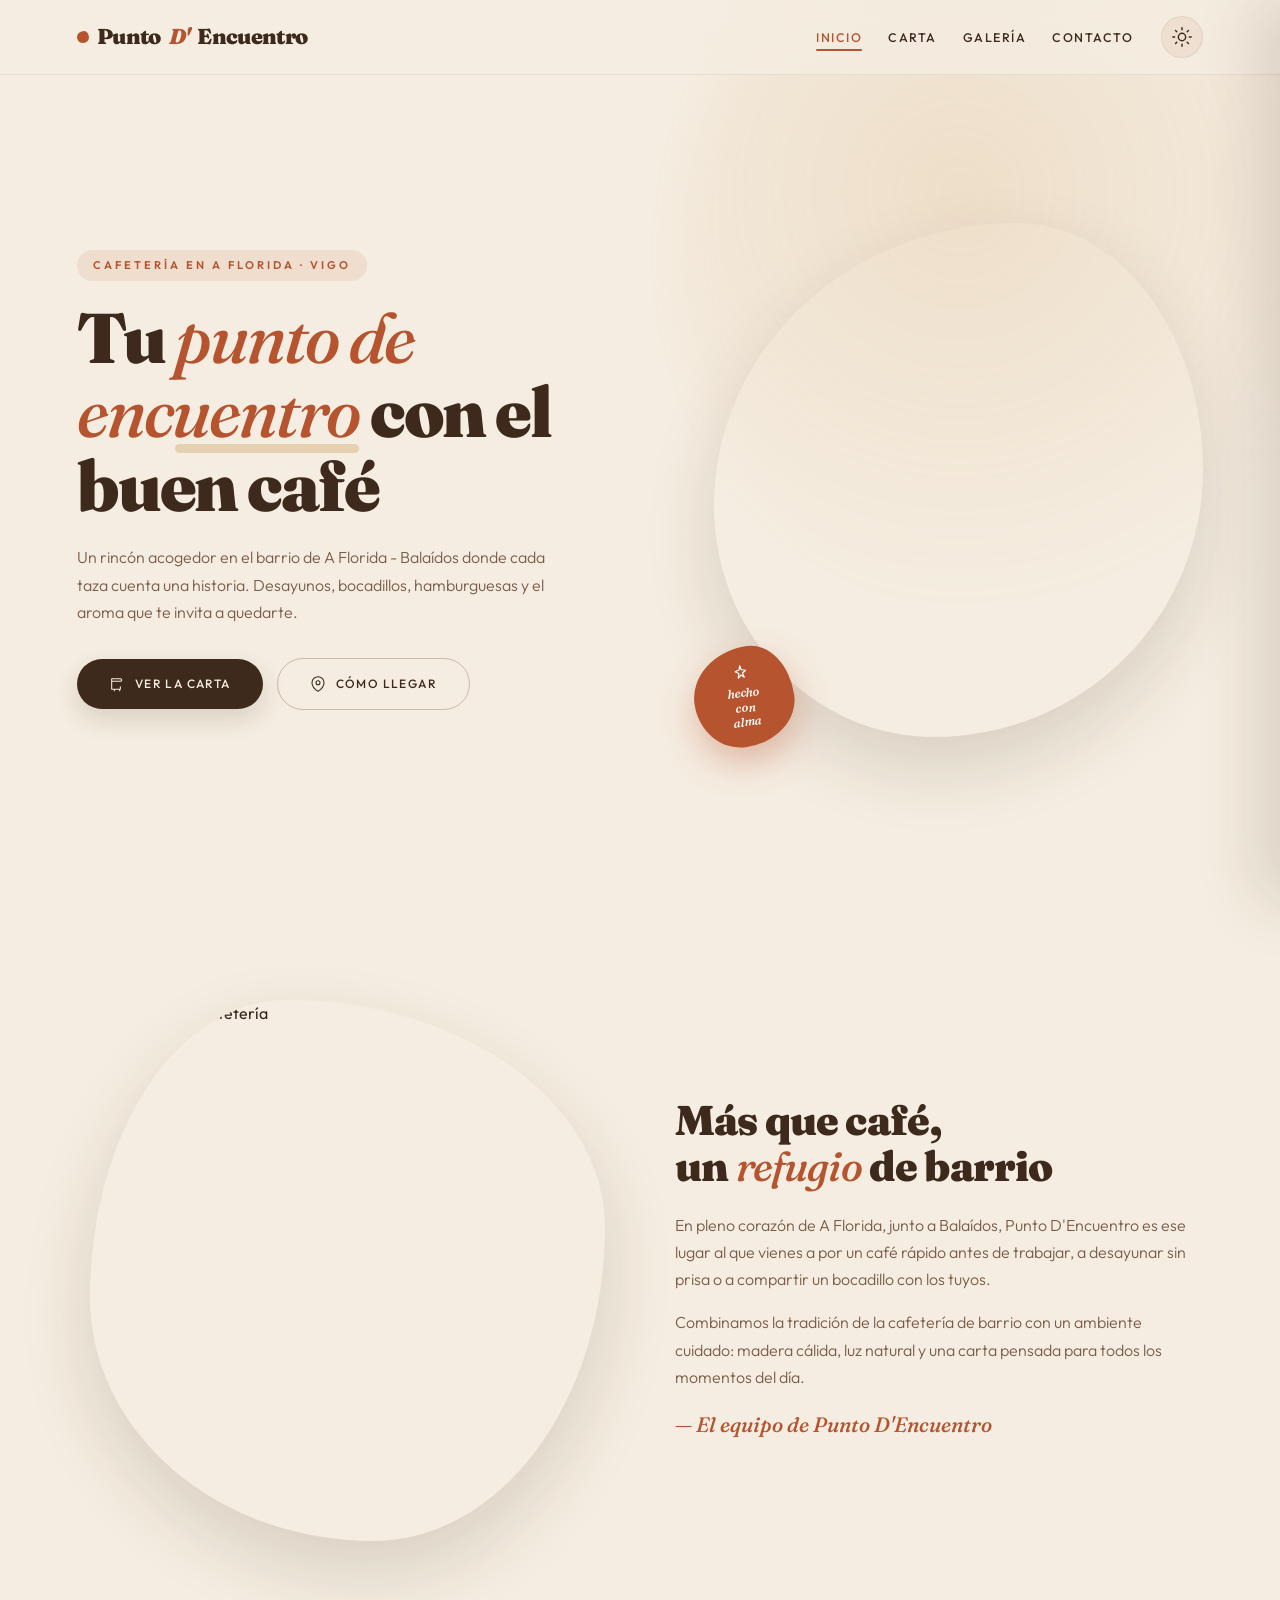
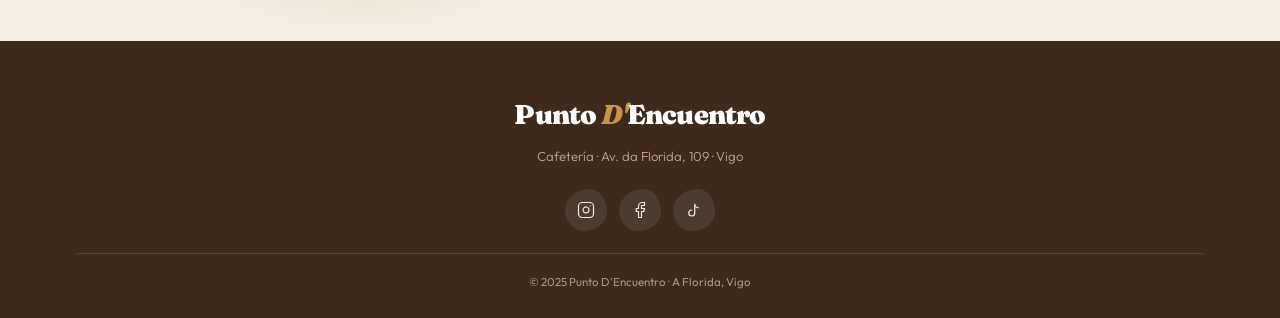
==== cafeteria-pagina/index.html @ c4edf704 "Add files via upload" ====
<!DOCTYPE html>
<html lang="es" data-theme="light">
<head>
<meta charset="UTF-8">
<meta name="viewport" content="width=device-width, initial-scale=1.0">
<title>Punto D Encuentro — Cafetería en A Florida, Vigo</title>
<link href="https://fonts.googleapis.com/css2?family=Fraunces:ital,opsz,wght@0,9..144,400;0,9..144,600;0,9..144,900;1,9..144,500&family=Outfit:wght@300;400;500;600&display=swap" rel="stylesheet">
<link rel="stylesheet" href="assets/style.css">
</head>
<body>

  <!-- NAVBAR -->
  <header>
    <a href="index.html" class="logo">Punto <span>D'</span>Encuentro</a>

    <div class="nav-desktop">
      <ul>
        <li><a href="index.html" class="activo">Inicio</a></li>
        <li><a href="carta.html">Carta</a></li>
        <li><a href="galeria.html">Galería</a></li>
        <li><a href="contacto.html">Contacto</a></li>
      </ul>
      <button class="theme-toggle" id="themeToggle" aria-label="Cambiar tema">
        <svg class="ico-svg icon-sol" viewBox="0 0 24 24"><circle cx="12" cy="12" r="4"/><path d="M12 2v2M12 20v2M4.93 4.93l1.41 1.41M17.66 17.66l1.41 1.41M2 12h2M20 12h2M6.34 17.66l-1.41 1.41M19.07 4.93l-1.41 1.41"/></svg>
        <svg class="ico-svg icon-luna" viewBox="0 0 24 24"><path d="M21 12.79A9 9 0 1 1 11.21 3 7 7 0 0 0 21 12.79z"/></svg>
      </button>
    </div>

    <button class="hamburguesa" id="btnHamburguesa" aria-label="Abrir menú">
      <svg class="ico-svg" viewBox="0 0 24 24"><path d="M3 6h18M3 12h18M3 18h18"/></svg>
    </button>
  </header>

  <!-- MENÚ MÓVIL -->
  <div class="overlay-menu" id="overlayMenu"></div>
  <nav class="menu-movil" id="menuMovil">
    <button class="cierre" id="btnCerrarMenu" aria-label="Cerrar menú">
      <svg class="ico-svg" viewBox="0 0 24 24"><path d="M18 6L6 18M6 6l12 12"/></svg>
    </button>
    <ul>
      <li><a href="index.html" class="activo">Inicio</a></li>
      <li><a href="carta.html">Carta</a></li>
      <li><a href="galeria.html">Galería</a></li>
      <li><a href="contacto.html">Contacto</a></li>
    </ul>
    <button class="theme-toggle" id="themeToggleMovil" aria-label="Cambiar tema" style="margin-top:24px;width:100%;border-radius:12px;gap:10px;font-family:'Outfit',sans-serif;font-size:.85rem;letter-spacing:1px;">
      <svg class="ico-svg icon-sol" viewBox="0 0 24 24"><circle cx="12" cy="12" r="4"/><path d="M12 2v2M12 20v2M4.93 4.93l1.41 1.41M17.66 17.66l1.41 1.41M2 12h2M20 12h2M6.34 17.66l-1.41 1.41M19.07 4.93l-1.41 1.41"/></svg>
      <svg class="ico-svg icon-luna" viewBox="0 0 24 24"><path d="M21 12.79A9 9 0 1 1 11.21 3 7 7 0 0 0 21 12.79z"/></svg>
      <span>Modo claro/oscuro</span>
    </button>
  </nav>

  <!-- HERO -->
  <section class="hero">
    <div class="hero-text">
      <span class="hero-tag">Cafetería en A Florida · Vigo</span>
      <h1>Tu <em>punto de encuentro</em> con el buen café</h1>
      <p>Un rincón acogedor en el barrio de A Florida - Balaídos donde cada taza cuenta una historia. Desayunos, bocadillos, hamburguesas y el aroma que te invita a quedarte.</p>
      <div class="hero-cta">
        <a href="carta.html" class="btn">
          <svg class="ico-svg" viewBox="0 0 24 24"><path d="M4 4h13a2 2 0 0 1 2 2v0a2 2 0 0 1-2 2H4zM4 4v15a1 1 0 0 0 1 1h11a1 1 0 0 0 1-1v-3M8 20v2M16 20v2"/></svg>
          Ver la carta
        </a>
        <a href="contacto.html" class="btn btn-ghost">
          <svg class="ico-svg" viewBox="0 0 24 24"><path d="M21 10c0 7-9 13-9 13s-9-6-9-13a9 9 0 0 1 18 0z"/><circle cx="12" cy="10" r="3"/></svg>
          Cómo llegar
        </a>
      </div>
    </div>
    <div class="hero-img">
      <img class="foto" src="https://images.unsplash.com/photo-1442512595331-e89e73853f31?q=80&w=1000&auto=format&fit=crop" alt="Café artesanal">
      <div class="sello">
        <svg class="ico-svg" viewBox="0 0 24 24"><path d="M12 2l1.5 5.5L19 9l-4.5 3 1.5 6-4-3.5L8 18l1.5-6L5 9l5.5-1.5z"/></svg>
        hecho<br>con<br>alma
      </div>
    </div>
  </section>

  <!-- NOSOTROS -->
  <section>
    <div class="about">
      <div class="about-img">
        <img src="https://images.unsplash.com/photo-1554118811-1e0d58224f24?q=80&w=1000&auto=format&fit=crop" alt="Interior de la cafetería">
      </div>
      <div class="about-text">
        <h2>Más que café,<br>un <em>refugio</em> de barrio</h2>
        <p>En pleno corazón de A Florida, junto a Balaídos, Punto D'Encuentro es ese lugar al que vienes a por un café rápido antes de trabajar, a desayunar sin prisa o a compartir un bocadillo con los tuyos.</p>
        <p>Combinamos la tradición de la cafetería de barrio con un ambiente cuidado: madera cálida, luz natural y una carta pensada para todos los momentos del día.</p>
        <div class="firma">— El equipo de Punto D'Encuentro</div>
      </div>
    </div>
  </section>

  <!-- FOOTER -->
  <footer>
    <div class="logo-f">Punto <span>D'</span>Encuentro</div>
    <p>Cafetería · Av. da Florida, 109 · Vigo</p>
    <div class="social">
      <a href="#" aria-label="Instagram"><svg class="ico-svg" viewBox="0 0 24 24"><rect x="2" y="2" width="20" height="20" rx="5" ry="5"/><path d="M16 11.37A4 4 0 1 1 12.63 8 4 4 0 0 1 16 11.37z"/><line x1="17.5" y1="6.5" x2="17.51" y2="6.5"/></svg></a>
      <a href="#" aria-label="Facebook"><svg class="ico-svg" viewBox="0 0 24 24"><path d="M18 2h-3a5 5 0 0 0-5 5v3H7v4h3v8h4v-8h3l1-4h-4V7a1 1 0 0 1 1-1h3z"/></svg></a>
      <a href="#" aria-label="TikTok"><svg class="ico-svg" viewBox="0 0 24 24"><path d="M9 12a4 4 0 1 0 4 4V4a5 5 0 0 0 5 5"/></svg></a>
    </div>
    <div class="copy">© 2025 Punto D'Encuentro · A Florida, Vigo</div>
  </footer>

  <script src="assets/script.js"></script>
  <script>
    // Activar el botón de tema del menú móvil también
    document.getElementById('themeToggleMovil')?.addEventListener('click', () => {
      const html = document.documentElement;
      const next = html.getAttribute('data-theme') === 'dark' ? 'light' : 'dark';
      html.setAttribute('data-theme', next);
      localStorage.setItem('punto-encuentro-theme', next);
    });
  </script>
</body>
</html>
---- cafeteria-pagina/assets/style.css ----
/* ============================================================ */
/* ====================  VARIABLES / TEMAS  =================== */
/* ============================================================ */
:root, [data-theme="light"]{
  --crema: #f5ede1;
  --crema-2: #efe3d3;
  --marron: #3d2a1d;
  --marron-claro: #7a5c48;
  --dorado: #c8934e;
  --terracota: #b5542f;
  --verde: #5f7355;
  --texto: #34251a;
  --fondo: #f5ede1;
  --fondo-alt: #efe3d3;
  --papel: #fdf8f1;
  --navbar-bg: rgba(245,237,225,.85);
  --sombra: rgba(61,42,29,.15);
  --borde-suave: rgba(61,42,29,.08);
  --icono-fondo: #efe3d3;
  --icono-color: #b5542f;
  --overlay: rgba(61,42,29,.45);
}
[data-theme="dark"]{
  --crema: #2a221d;
  --crema-2: #332a24;
  --marron: #f0e6d8;
  --marron-claro: #c4a98f;
  --dorado: #d9b07a;
  --terracota: #e08560;
  --verde: #93a888;
  --texto: #ece2d5;
  --fondo: #2a221d;
  --fondo-alt: #332a24;
  --papel: #362c26;
  --navbar-bg: rgba(42,34,29,.85);
  --sombra: rgba(0,0,0,.35);
  --borde-suave: rgba(217,176,122,.15);
  --icono-fondo: #3f342c;
  --icono-color: #e08560;
  --overlay: rgba(0,0,0,.6);
}

*{ margin:0; padding:0; box-sizing:border-box; }
html{ scroll-behavior:smooth; }
body{
  font-family:'Outfit', sans-serif;
  background:var(--fondo);
  color:var(--texto);
  line-height:1.7;
  overflow-x:hidden;
  transition:background .4s, color .4s;
}
h1,h2,h3{ font-family:'Fraunces', serif; font-weight:900; letter-spacing:-.02em; }
img{ max-width:100%; display:block; }
a{ color:inherit; }

.ico-svg{
  width:22px; height:22px;
  stroke:currentColor;
  stroke-width:1.6;
  fill:none;
  stroke-linecap:round;
  stroke-linejoin:round;
  display:block;
  flex-shrink:0;
}

/* ============================================================ */
/* ====================  NAVBAR (PC + MÓVIL)  ================= */
/* ============================================================ */
header{
  position:fixed; top:0; left:0; width:100%;
  display:flex; justify-content:space-between; align-items:center;
  padding:16px 6%;
  background:var(--navbar-bg);
  backdrop-filter:blur(14px);
  -webkit-backdrop-filter:blur(14px);
  z-index:1000;
  transition:.4s;
  border-bottom:1px solid var(--borde-suave);
}
.logo{
  font-family:'Fraunces', serif;
  font-weight:900;
  font-size:1.35rem;
  color:var(--marron);
  letter-spacing:-.03em;
  display:flex; align-items:center; gap:8px;
  text-decoration:none;
  white-space:nowrap;
}
.logo::before{
  content:'';
  width:12px; height:12px;
  background:var(--terracota);
  border-radius:60% 40% 55% 45% / 50% 55% 45% 50%;
  display:inline-block;
  flex-shrink:0;
}
.logo span{ color:var(--terracota); font-style:italic; }

/* Nav escritorio */
.nav-desktop{
  display:flex; align-items:center; gap:28px;
}
.nav-desktop ul{
  display:flex; gap:26px; list-style:none; align-items:center;
}
.nav-desktop a{
  text-decoration:none; color:var(--marron);
  font-size:.78rem; font-weight:500; letter-spacing:1.5px;
  text-transform:uppercase;
  position:relative;
  padding-bottom:4px;
  transition:.3s;
  white-space:nowrap;
}
.nav-desktop a::after{
  content:''; position:absolute; bottom:-2px; left:0;
  width:0; height:2px; background:var(--terracota);
  transition:.3s; border-radius:2px;
}
.nav-desktop a:hover::after,
.nav-desktop a.activo::after{ width:100%; }
.nav-desktop a:hover,
.nav-desktop a.activo{ color:var(--terracota); }

/* Botón tema */
.theme-toggle{
  width:42px; height:42px;
  display:flex; align-items:center; justify-content:center;
  background:rgba(181,84,47,.08);
  border:1.5px solid var(--borde-suave);
  border-radius:50%;
  cursor:pointer;
  transition:.3s;
  color:var(--marron);
  flex-shrink:0;
}
.theme-toggle:hover{
  background:var(--terracota); color:#fff;
  transform:rotate(15deg) scale(1.05);
  border-color:var(--terracota);
}
[data-theme="light"] .icon-luna{ display:none; }
[data-theme="dark"]  .icon-sol{ display:none; }

/* Botón hamburguesa (solo móvil) */
.hamburguesa{
  display:none;
  width:44px; height:44px;
  background:transparent;
  border:1.5px solid var(--borde-suave);
  border-radius:12px;
  cursor:pointer;
  align-items:center; justify-content:center;
  color:var(--marron);
  flex-shrink:0;
}
.hamburguesa .ico-svg{ width:24px; height:24px; }

/* Menú móvil desplegable */
.menu-movil{
  position:fixed;
  top:0; right:0;
  width:min(320px, 85vw);
  height:100vh;
  background:var(--fondo);
  box-shadow:-20px 0 60px var(--sombra);
  z-index:1100;
  padding:90px 32px 40px;
  transform:translateX(100%);
  transition:transform .35s ease;
  display:flex; flex-direction:column;
  overflow-y:auto;
}
.menu-movil.abierto{ transform:translateX(0); }
.menu-movil ul{ list-style:none; display:flex; flex-direction:column; gap:6px; }
.menu-movil a{
  display:block;
  padding:14px 0;
  text-decoration:none;
  color:var(--marron);
  font-family:'Fraunces', serif;
  font-size:1.25rem;
  font-weight:600;
  border-bottom:1px solid var(--borde-suave);
  transition:.3s;
}
.menu-movil a:hover,
.menu-movil a.activo{ color:var(--terracota); padding-left:8px; }

.menu-movil .cierre{
  position:absolute;
  top:20px; right:20px;
  width:42px; height:42px;
  border-radius:50%;
  background:var(--icono-fondo);
  border:none;
  color:var(--marron);
  cursor:pointer;
  display:flex; align-items:center; justify-content:center;
}
.menu-movil .cierre:hover{ background:var(--terracota); color:#fff; }

.overlay-menu{
  position:fixed; inset:0;
  background:var(--overlay);
  z-index:1050;
  opacity:0; visibility:hidden;
  transition:.35s;
}
.overlay-menu.visible{ opacity:1; visibility:visible; }

/* ============================================================ */
/* ====================  HERO  ================================ */
/* ============================================================ */
.hero{
  min-height:100vh;
  display:grid;
  grid-template-columns:1.1fr .9fr;
  align-items:center;
  gap:40px;
  padding:130px 6% 70px;
  position:relative;
  overflow:hidden;
}
.hero::before{
  content:''; position:absolute;
  top:-10%; right:-8%;
  width:55vw; height:55vw;
  max-width:750px; max-height:750px;
  background:radial-gradient(circle at 40% 40%, var(--dorado), transparent 70%);
  opacity:.16;
  border-radius:40% 60% 55% 45% / 50% 45% 55% 50%;
  filter:blur(20px);
  z-index:0;
}
.hero-text{ position:relative; z-index:2; }
.hero-tag{
  display:inline-block;
  font-size:.7rem; letter-spacing:3px; text-transform:uppercase;
  color:var(--terracota); font-weight:600;
  margin-bottom:20px; padding:6px 16px;
  background:rgba(181,84,47,.1);
  border-radius:40px;
}
.hero h1{
  font-size:clamp(2.4rem, 6vw, 4.4rem);
  line-height:1.05;
  color:var(--marron);
  margin-bottom:22px;
  letter-spacing:-.03em;
}
.hero h1 em{ color:var(--terracota); font-style:italic; font-weight:500; position:relative; }
.hero h1 em::after{
  content:''; position:absolute;
  left:0; bottom:2px; width:100%; height:9px;
  background:rgba(200,147,78,.32);
  border-radius:20px; z-index:-1;
}
.hero p{
  font-size:1rem; font-weight:300;
  max-width:480px; margin-bottom:32px;
  color:var(--marron-claro);
}
.hero-cta{ display:flex; gap:14px; flex-wrap:wrap; align-items:center; }

.btn{
  display:inline-flex; align-items:center; gap:10px;
  padding:15px 32px;
  background:var(--marron);
  color:var(--fondo);
  text-decoration:none;
  font-weight:500; letter-spacing:1.4px;
  text-transform:uppercase; font-size:.75rem;
  border-radius:40px;
  transition:.35s;
  box-shadow:0 10px 25px var(--sombra);
  border:none; cursor:pointer;
  font-family:'Outfit', sans-serif;
}
.btn:hover{
  background:var(--terracota); color:#fff;
  transform:translateY(-3px);
  box-shadow:0 14px 30px rgba(181,84,47,.35);
}
.btn .ico-svg{ width:16px; height:16px; }
.btn-ghost{
  background:transparent; color:var(--marron);
  border:1.5px solid rgba(122,92,72,.35);
  box-shadow:none;
}
.btn-ghost:hover{
  background:transparent;
  border-color:var(--terracota);
  color:var(--terracota);
  transform:translateY(-3px);
  box-shadow:none;
}

.hero-img{ position:relative; z-index:2; }
.hero-img .foto{
  width:100%;
  aspect-ratio:1/1.05;
  object-fit:cover;
  border-radius:62% 38% 55% 45% / 55% 48% 52% 45%;
  box-shadow:0 30px 70px var(--sombra);
  transition:border-radius .8s;
}
.hero-img .sello{
  position:absolute;
  bottom:-10px; left:-20px;
  width:100px; height:100px;
  background:var(--terracota); color:#fff;
  border-radius:60% 40% 55% 45% / 50% 55% 45% 50%;
  display:flex; flex-direction:column; align-items:center; justify-content:center;
  text-align:center;
  font-family:'Fraunces', serif; font-style:italic;
  font-size:.78rem; font-weight:500; line-height:1.15;
  transform:rotate(-8deg);
  box-shadow:0 15px 35px rgba(181,84,47,.35);
  padding:10px;
}
.hero-img .sello .ico-svg{ width:18px; height:18px; margin-bottom:4px; }

/* ============================================================ */
/* ====================  SECCIONES  =========================== */
/* ============================================================ */
section{ padding:100px 6%; position:relative; }
.section-title{ text-align:center; margin-bottom:60px; }
.section-title .kicker{
  font-size:.7rem; letter-spacing:3px; text-transform:uppercase;
  color:var(--terracota); font-weight:600; margin-bottom:12px;
}
.section-title h2{
  font-size:clamp(1.9rem, 4.5vw, 3rem);
  color:var(--marron);
  margin-bottom:12px;
  line-height:1.1;
}
.section-title h2 em{ color:var(--terracota); font-style:italic; font-weight:500; }
.section-title p{
  color:var(--marron-claro); font-weight:300; font-size:.95rem;
}
.divider{
  width:50px; height:3px;
  background:var(--dorado);
  margin:18px auto 0;
  border-radius:20px;
  transform:rotate(-2deg);
}

/* Nosotros */
.about{
  display:grid;
  grid-template-columns:1fr 1fr;
  gap:70px;
  align-items:center;
  max-width:1100px;
  margin:0 auto;
}
.about-img img{
  width:100%;
  aspect-ratio:4/4.2;
  object-fit:cover;
  border-radius:38% 62% 45% 55% / 55% 42% 58% 45%;
  box-shadow:0 30px 70px var(--sombra);
}
.about-text h2{
  font-size:clamp(1.8rem, 3.5vw, 2.6rem);
  color:var(--marron);
  margin-bottom:22px;
  line-height:1.1;
}
.about-text h2 em{ color:var(--terracota); font-style:italic; font-weight:500; }
.about-text p{ color:var(--marron-claro); margin-bottom:16px; font-weight:300; }
.about-text .firma{
  font-family:'Fraunces', serif; font-style:italic;
  color:var(--terracota); font-size:1.3rem;
  margin-top:12px; font-weight:500;
}

/* ============================================================ */
/* ====================  CARTA + BUSCADOR  ==================== */
/* ============================================================ */
.carta{ background:var(--fondo-alt); }

.buscador{
  max-width:520px;
  margin:0 auto 40px;
  position:relative;
}
.buscador input{
  width:100%;
  padding:16px 20px 16px 52px;
  border:1.5px solid var(--borde-suave);
  border-radius:40px;
  background:var(--papel);
  color:var(--texto);
  font-family:'Outfit', sans-serif;
  font-size:.95rem;
  outline:none;
  transition:.3s;
}
.buscador input:focus{
  border-color:var(--dorado);
  box-shadow:0 0 0 4px rgba(200,147,78,.15);
}
.buscador input::placeholder{ color:var(--marron-claro); opacity:.8; }
.buscador .ico-buscar{
  position:absolute;
  left:20px; top:50%;
  transform:translateY(-50%);
  color:var(--marron-claro);
  pointer-events:none;
}
.buscador .ico-buscar .ico-svg{ width:20px; height:20px; }
.buscador .limpiar{
  position:absolute;
  right:14px; top:50%;
  transform:translateY(-50%);
  width:30px; height:30px;
  border-radius:50%;
  border:none;
  background:var(--icono-fondo);
  color:var(--marron-claro);
  cursor:pointer;
  display:none;
  align-items:center; justify-content:center;
}
.buscador .limpiar.visible{ display:flex; }
.buscador .limpiar:hover{ background:var(--terracota); color:#fff; }

.sin-resultados{
  text-align:center;
  padding:40px 20px;
  color:var(--marron-claro);
  font-style:italic;
  font-family:'Fraunces', serif;
  display:none;
}
.sin-resultados.visible{ display:block; }

.carta-hoja{
  max-width:820px;
  margin:0 auto;
  background:var(--papel);
  padding:60px 60px 50px;
  position:relative;
  box-shadow:0 30px 80px var(--sombra);
  border-radius:4px;
  background-image:radial-gradient(rgba(122,92,72,.04) 1px, transparent 1px);
  background-size:22px 22px;
  transition:background .4s;
}
.carta-hoja::before{
  content:''; position:absolute; inset:16px;
  border:1px solid rgba(181,84,47,.22);
  border-radius:2px; pointer-events:none;
}
.carta-hoja::after{
  content:''; position:absolute; inset:22px;
  border:1px solid rgba(200,147,78,.25);
  border-radius:2px; pointer-events:none;
}

.carta-header{ text-align:center; margin-bottom:40px; }
.carta-header .adorno{
  font-family:'Fraunces', serif; font-style:italic;
  color:var(--dorado); font-size:.95rem;
  letter-spacing:4px; text-transform:uppercase;
  margin-bottom:14px;
}
.carta-header h2{
  font-size:clamp(2rem, 5vw, 3rem);
  color:var(--marron);
  line-height:1; letter-spacing:-.03em;
  margin-bottom:6px;
}
.carta-header h2 em{ color:var(--terracota); font-style:italic; font-weight:500; }
.carta-header .sub{
  font-family:'Fraunces', serif; font-style:italic;
  font-weight:500; color:var(--marron-claro);
  font-size:1rem;
}
.carta-header .linea{
  display:flex; align-items:center; justify-content:center; gap:14px;
  margin:20px auto 0; max-width:300px;
}
.carta-header .linea span{ flex:1; height:1px; background:rgba(181,84,47,.3); }
.carta-header .linea .ico-svg{ color:var(--dorado); width:18px; height:18px; }

.carta-seccion{ margin-bottom:38px; }
.carta-seccion:last-of-type{ margin-bottom:0; }
.carta-seccion-titulo{
  text-align:center; margin-bottom:20px; position:relative;
}
.carta-seccion-titulo h3{
  display:inline-block;
  font-family:'Fraunces', serif; font-weight:600;
  font-size:1.25rem; color:var(--terracota);
  letter-spacing:.06em; text-transform:uppercase;
  padding:0 18px; background:var(--papel);
  position:relative; z-index:2;
  transition:background .4s;
}
.carta-seccion-titulo::before{
  content:''; position:absolute;
  top:50%; left:0; right:0; height:1px;
  background:rgba(181,84,47,.25);
}
.carta-seccion-titulo .ornamento{
  display:block; font-family:'Fraunces', serif;
  font-style:italic; font-weight:500;
  color:var(--marron-claro);
  font-size:.8rem; margin-top:4px;
}

.carta-lista{ list-style:none; }
.carta-item{
  display:flex; align-items:baseline; gap:10px;
  padding:7px 0; font-size:.98rem; color:var(--texto);
  transition:.2s;
}
.carta-item.oculto{ display:none; }
.carta-item .nombre{
  font-weight:400; color:var(--marron); flex-shrink:0;
}
.carta-item .nombre .nota{
  display:inline-block;
  font-family:'Fraunces', serif; font-style:italic;
  font-size:.8rem; color:var(--marron-claro);
  margin-left:4px;
}
.carta-item .puntos{
  flex:1; border-bottom:2px dotted rgba(122,92,72,.45);
  margin-bottom:5px; min-width:16px;
}
[data-theme="dark"] .carta-item .puntos{ border-bottom-color:rgba(196,169,143,.3); }
.carta-item .precio{
  font-family:'Fraunces', serif; font-weight:600;
  color:var(--terracota); font-size:1rem;
  white-space:nowrap; flex-shrink:0;
  min-width:56px; text-align:right;
}
.carta-item .sub{
  font-family:'Fraunces', serif; font-style:italic;
  color:var(--marron-claro); font-size:.8rem; margin-left:2px;
}

.carta-nota{
  margin-top:40px; padding-top:20px;
  border-top:1px dashed rgba(181,84,47,.3);
  text-align:center;
}
.carta-nota .titulo-nota{
  font-family:'Fraunces', serif; font-style:italic;
  font-weight:500; color:var(--terracota);
  font-size:.85rem; letter-spacing:.08em;
  text-transform:uppercase; margin-bottom:8px;
}
.carta-nota p{ color:var(--marron-claro); font-size:.85rem; font-weight:300; }
.carta-nota p strong{ color:var(--marron); font-weight:500; }

.carta-pie{
  text-align:center; margin-top:30px;
  font-family:'Fraunces', serif; font-style:italic;
  color:var(--dorado); font-size:.9rem;
  display:flex; align-items:center; justify-content:center; gap:12px;
}
.carta-pie .ico-svg{ width:16px; height:16px; }

/* ============================================================ */
/* ====================  GALERÍA  ============================= */
/* ============================================================ */
.galeria-grid{
  display:grid;
  grid-template-columns:repeat(4, 1fr);
  gap:16px;
  max-width:1100px;
  margin:0 auto;
}
.galeria-grid img{
  width:100%; height:230px;
  object-fit:cover;
  transition:.5s;
  cursor:pointer;
  filter:saturate(.95);
  border-radius:50% 50% 45% 55% / 50% 48% 52% 50%;
}
.galeria-grid img:nth-child(2){ border-radius:45% 55% 50% 50% / 55% 50% 50% 45%; }
.galeria-grid img:nth-child(3){ border-radius:55% 45% 55% 45% / 45% 55% 45% 55%; }
.galeria-grid img:nth-child(4){ border-radius:48% 52% 42% 58% / 52% 45% 55% 48%; }
.galeria-grid img:nth-child(5){ border-radius:52% 48% 55% 45% / 48% 55% 45% 52%; }
.galeria-grid img:hover{
  transform:scale(1.04) rotate(1deg);
  filter:saturate(1.1);
  box-shadow:0 18px 40px var(--sombra);
}
.galeria-grid .grande{
  grid-column:span 2; grid-row:span 2;
  height:476px;
  border-radius:45% 55% 50% 50% / 52% 48% 55% 45%;
}

/* ============================================================ */
/* ====================  CONTACTO  ============================ */
/* ============================================================ */
.contacto{ background:var(--fondo-alt); }
.contacto-wrap{
  display:grid;
  grid-template-columns:1fr 1fr;
  gap:60px;
  max-width:1050px;
  margin:0 auto;
  align-items:start;
}
.contacto-info h3{
  font-size:1.8rem; color:var(--marron);
  margin-bottom:26px; font-weight:600;
}
.contacto-info .dato{
  display:flex; align-items:flex-start;
  gap:16px; margin-bottom:22px;
}
.contacto-info .dato .ico{
  width:44px; height:44px;
  display:flex; align-items:center; justify-content:center;
  background:var(--icono-fondo);
  border-radius:60% 40% 55% 45% / 50% 55% 45% 50%;
  flex-shrink:0;
  transition:.4s;
  color:var(--icono-color);
}
.contacto-info .dato:hover .ico{
  background:var(--dorado); color:#fff;
  transform:rotate(8deg);
}
.contacto-info .dato strong{
  display:block; color:var(--marron);
  font-weight:600; margin-bottom:2px; font-size:.92rem;
}
.contacto-info .dato span,
.contacto-info .dato a{
  color:var(--marron-claro); font-weight:300;
  font-size:.88rem; text-decoration:none;
  transition:color .3s;
}
.contacto-info .dato a:hover{ color:var(--terracota); }
.contacto-info .dato em{
  font-style:italic; font-family:'Fraunces', serif;
  font-size:.8rem; color:var(--dorado);
}

.horario{ margin-top:6px; display:grid; gap:2px; }
.horario .dia{
  display:flex; justify-content:space-between; gap:16px;
  padding:3px 0; font-size:.85rem;
  border-bottom:1px dotted var(--borde-suave);
}
.horario .dia:last-child{ border-bottom:none; }
.horario .dia .nombre-dia{ color:var(--marron-claro); font-weight:400; }
.horario .dia .hora{
  color:var(--marron); font-weight:500;
  font-variant-numeric:tabular-nums;
}
.horario .dia.cerrado .hora{
  color:var(--terracota); font-style:italic;
  font-family:'Fraunces', serif; font-weight:500;
}
.horario .dia.hoy{
  background:rgba(181,84,47,.08);
  border-radius:6px; padding:3px 8px; margin:0 -8px;
}
.horario .dia.hoy .nombre-dia{ color:var(--terracota); font-weight:600; }

.contacto-card{
  background:var(--fondo);
  padding:40px 32px;
  text-align:center;
  border-radius:60px 22px 60px 22px / 22px 60px 22px 60px;
  box-shadow:0 25px 55px var(--sombra);
  border:1px solid var(--borde-suave);
  transition:background .4s;
}
.contacto-card .icono-grande{
  width:80px; height:80px;
  display:flex; align-items:center; justify-content:center;
  margin:0 auto 18px;
  background:var(--icono-fondo);
  border-radius:60% 40% 55% 45% / 50% 55% 45% 50%;
  color:var(--icono-color);
}
.contacto-card .icono-grande .ico-svg{ width:34px; height:34px; }
.contacto-card h3{
  font-size:1.5rem; color:var(--marron);
  margin-bottom:12px; font-weight:600;
}
.contacto-card p{
  color:var(--marron-claro); font-weight:300;
  font-size:.9rem; margin-bottom:18px;
}

.rating{
  display:flex; align-items:center; justify-content:center; gap:6px;
  margin-bottom:16px; font-size:.85rem; color:var(--marron-claro);
  flex-wrap:wrap;
}
.rating .estrellas{ display:flex; gap:2px; color:var(--dorado); }
.rating .estrellas .ico-svg{ width:15px; height:15px; fill:currentColor; stroke:none; }
.rating strong{ color:var(--marron); font-weight:600; font-size:.95rem; }

.rango{
  display:inline-block; padding:7px 18px;
  background:var(--icono-fondo); border-radius:30px;
  font-size:.78rem; color:var(--marron-claro);
  margin-bottom:16px; font-weight:500;
}
.rango strong{ color:var(--terracota); font-weight:600; }

.servicios{
  display:flex; flex-wrap:wrap; gap:6px;
  justify-content:center; margin-bottom:20px;
}
.servicio{
  display:inline-flex; align-items:center; gap:6px;
  padding:7px 12px;
  background:var(--icono-fondo); border-radius:30px;
  font-size:.72rem; color:var(--marron); font-weight:500;
}
.servicio .ico-svg{ width:13px; height:13px; color:var(--terracota); }

.contacto-card .btn{ margin-bottom:14px; }
.contacto-card .nota{
  display:inline-block; padding:9px 20px;
  background:var(--fondo-alt);
  border:1.5px dashed var(--dorado);
  border-radius:40px; color:var(--marron-claro);
  font-size:.72rem; font-weight:400; letter-spacing:.5px;
}

/* ============================================================ */
/* ====================  FOOTER  ============================== */
/* ============================================================ */
footer{
  background:#3d2a1d; color:#f5ede1;
  text-align:center;
  padding:50px 6% 26px;
  position:relative;
  overflow:hidden;
}
[data-theme="dark"] footer{ background:#1f1814; }
footer .logo-f{
  font-family:'Fraunces', serif; font-weight:900;
  font-size:1.7rem; color:#fff;
  margin-bottom:8px; letter-spacing:-.03em;
}
footer .logo-f span{ color:var(--dorado); font-style:italic; }
footer p{ font-weight:300; font-size:.82rem; color:#c4a98f; }
footer .social{
  display:flex; justify-content:center; gap:12px;
  margin:22px 0;
}
footer .social a{
  width:42px; height:42px;
  display:flex; align-items:center; justify-content:center;
  background:rgba(255,255,255,.08);
  border-radius:60% 40% 55% 45% / 50% 55% 45% 50%;
  color:#f5ede1; text-decoration:none;
  transition:.3s;
}
footer .social a .ico-svg{ width:18px; height:18px; }
footer .social a:hover{
  background:var(--dorado); color:#3d2a1d;
  transform:translateY(-3px) rotate(6deg);
}
footer .copy{
  border-top:1px solid rgba(255,255,255,.12);
  padding-top:18px; margin-top:8px;
  font-size:.72rem; color:#a8977f;
}

/* ============================================================ */
/* ====================  RESPONSIVE  ========================== */
/* ============================================================ */
@media(max-width:900px){
  /* Ocultar nav escritorio, mostrar hamburguesa */
  .nav-desktop ul{ display:none; }
  .hamburguesa{ display:flex; }
  .nav-desktop{ gap:10px; }

  .hero{
    grid-template-columns:1fr;
    padding-top:110px;
    text-align:center;
    gap:30px;
  }
  .hero p{ margin-left:auto; margin-right:auto; }
  .hero-cta{ justify-content:center; }
  .hero-img{ max-width:380px; margin:0 auto; }

  .about{ grid-template-columns:1fr; gap:40px; }
  .contacto-wrap{ grid-template-columns:1fr; gap:40px; }

  .galeria-grid{ grid-template-columns:repeat(2, 1fr); }
  .galeria-grid .grande{
    grid-column:span 2; grid-row:span 1; height:230px;
  }

  section{ padding:80px 5%; }

  .carta-hoja{ padding:44px 32px 36px; }
}

@media(max-width:560px){
  header{ padding:12px 5%; }
  .logo{ font-size:1.15rem; }

  section{ padding:70px 5%; }
  .hero{ padding:100px 5% 60px; }

  .galeria-grid{ grid-template-columns:1fr; }
  .galeria-grid .grande{
    grid-column:span 1; height:230px;
  }

  .carta-hoja{ padding:36px 20px 30px; }
  .carta-hoja::before{ inset:8px; }
  .carta-hoja::after{ inset:13px; }
  .carta-item{ font-size:.88rem; gap:6px; }
  .carta-item .precio{ font-size:.9rem; min-width:46px; }
  .carta-item .nombre .nota{ font-size:.72rem; }
  .carta-seccion-titulo h3{ font-size:1rem; padding:0 12px; }

  .contacto-card{ padding:32px 22px; }
  .hero-img .sello{ width:80px; height:80px; font-size:.7rem; left:-8px; }

  .buscador input{ font-size:.88rem; padding:14px 16px 14px 46px; }
  .buscador .ico-buscar{ left:16px; }

  .menu-movil{ width:min(300px, 88vw); padding:80px 26px 30px; }
}
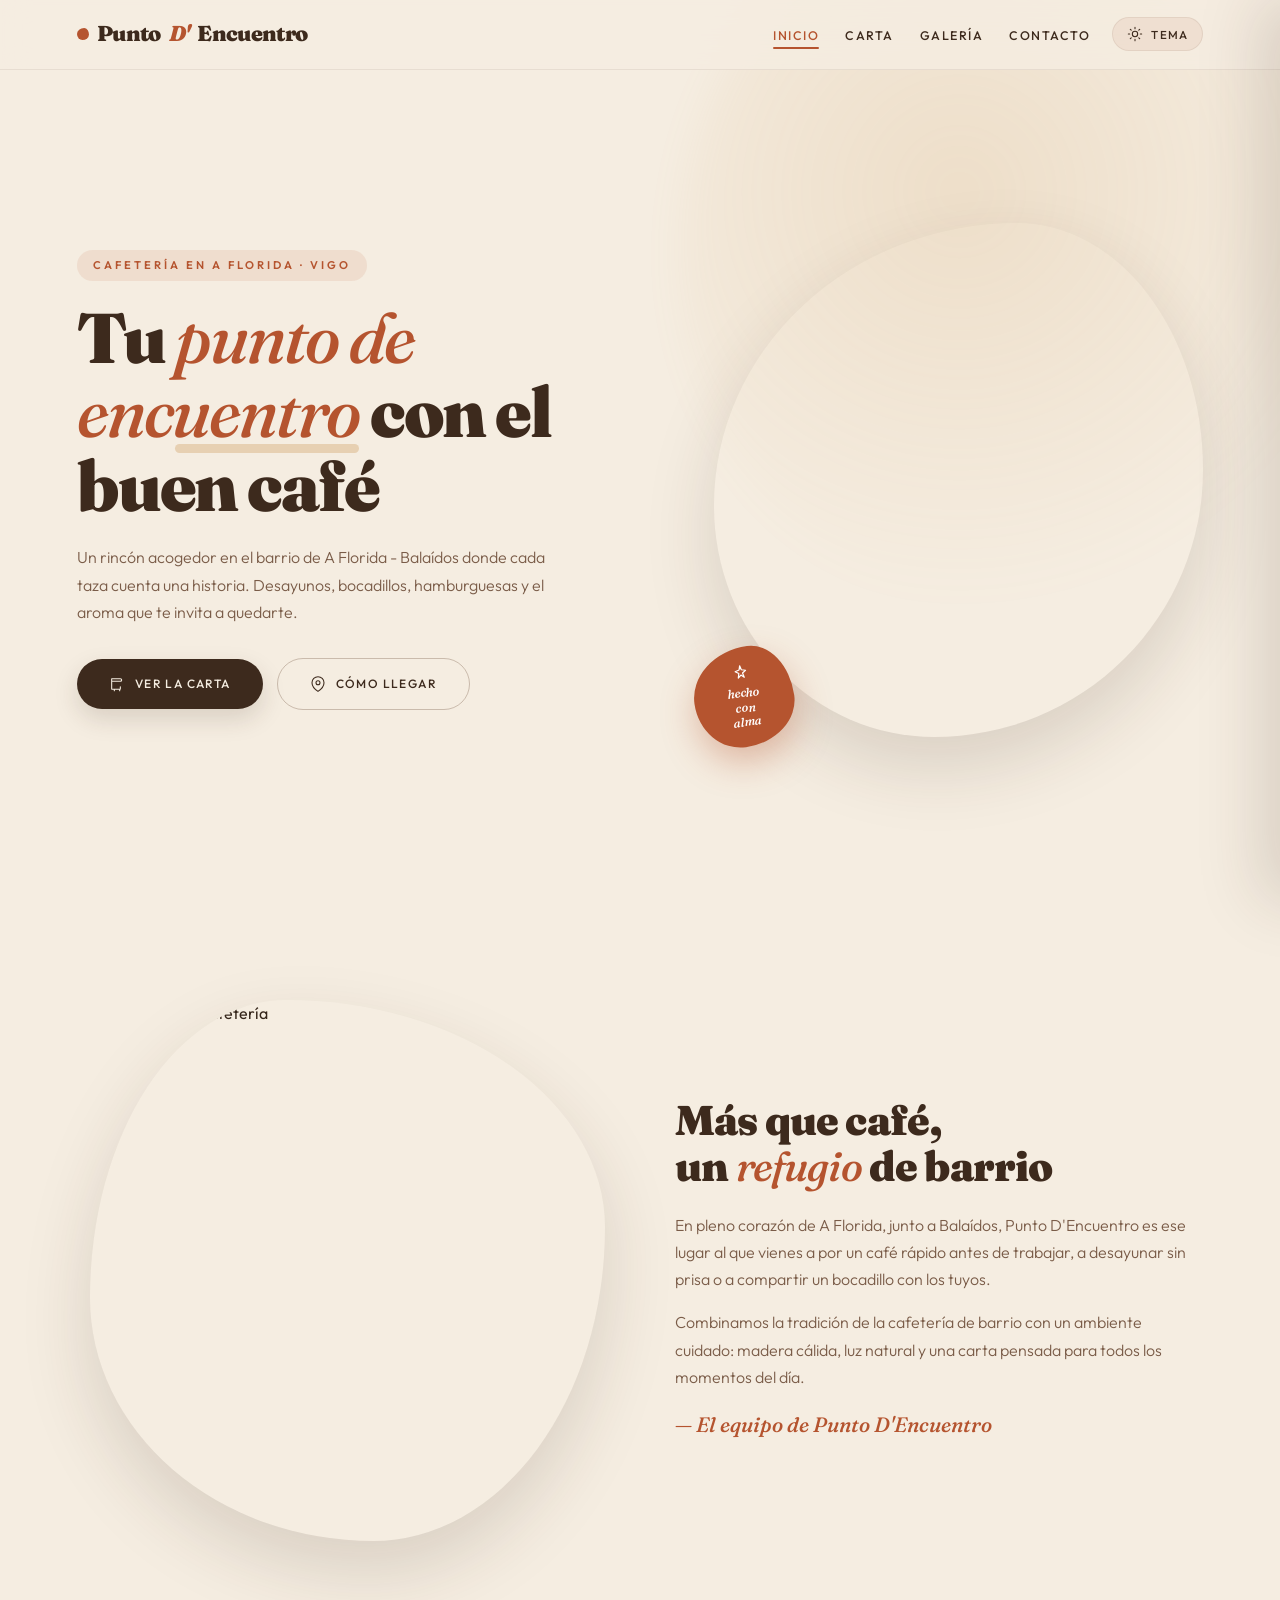
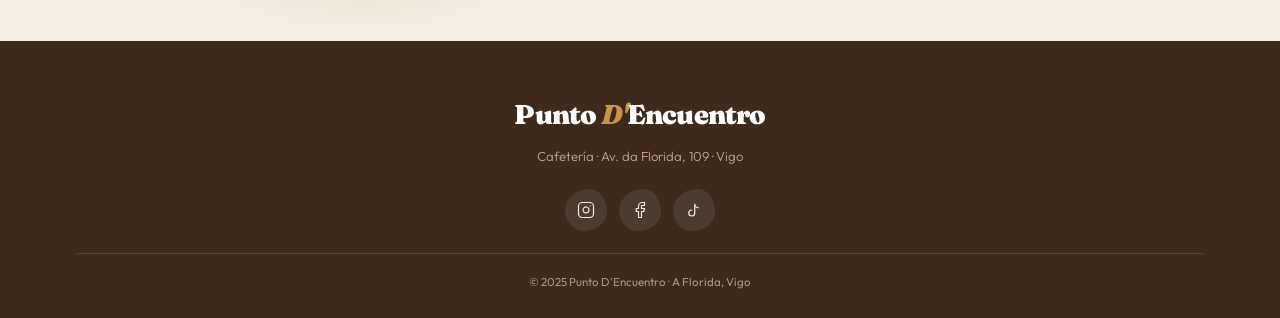
==== commit f9330b07: "Add files via upload" ====
--- a/cafeteria-pagina/index.html
+++ b/cafeteria-pagina/index.html
@@ -9,7 +9,6 @@
 </head>
 <body>
 
-  <!-- NAVBAR -->
   <header>
     <a href="index.html" class="logo">Punto <span>D'</span>Encuentro</a>
 
@@ -20,9 +19,10 @@
         <li><a href="galeria.html">Galería</a></li>
         <li><a href="contacto.html">Contacto</a></li>
       </ul>
-      <button class="theme-toggle" id="themeToggle" aria-label="Cambiar tema">
+      <button class="theme-toggle" aria-label="Cambiar tema">
         <svg class="ico-svg icon-sol" viewBox="0 0 24 24"><circle cx="12" cy="12" r="4"/><path d="M12 2v2M12 20v2M4.93 4.93l1.41 1.41M17.66 17.66l1.41 1.41M2 12h2M20 12h2M6.34 17.66l-1.41 1.41M19.07 4.93l-1.41 1.41"/></svg>
         <svg class="ico-svg icon-luna" viewBox="0 0 24 24"><path d="M21 12.79A9 9 0 1 1 11.21 3 7 7 0 0 0 21 12.79z"/></svg>
+        <span>Tema</span>
       </button>
     </div>
 
@@ -31,7 +31,6 @@
     </button>
   </header>
 
-  <!-- MENÚ MÓVIL -->
   <div class="overlay-menu" id="overlayMenu"></div>
   <nav class="menu-movil" id="menuMovil">
     <button class="cierre" id="btnCerrarMenu" aria-label="Cerrar menú">
@@ -43,14 +42,13 @@
       <li><a href="galeria.html">Galería</a></li>
       <li><a href="contacto.html">Contacto</a></li>
     </ul>
-    <button class="theme-toggle" id="themeToggleMovil" aria-label="Cambiar tema" style="margin-top:24px;width:100%;border-radius:12px;gap:10px;font-family:'Outfit',sans-serif;font-size:.85rem;letter-spacing:1px;">
+    <button class="theme-toggle" aria-label="Cambiar tema">
       <svg class="ico-svg icon-sol" viewBox="0 0 24 24"><circle cx="12" cy="12" r="4"/><path d="M12 2v2M12 20v2M4.93 4.93l1.41 1.41M17.66 17.66l1.41 1.41M2 12h2M20 12h2M6.34 17.66l-1.41 1.41M19.07 4.93l-1.41 1.41"/></svg>
       <svg class="ico-svg icon-luna" viewBox="0 0 24 24"><path d="M21 12.79A9 9 0 1 1 11.21 3 7 7 0 0 0 21 12.79z"/></svg>
       <span>Modo claro/oscuro</span>
     </button>
   </nav>
 
-  <!-- HERO -->
   <section class="hero">
     <div class="hero-text">
       <span class="hero-tag">Cafetería en A Florida · Vigo</span>
@@ -76,7 +74,6 @@
     </div>
   </section>
 
-  <!-- NOSOTROS -->
   <section>
     <div class="about">
       <div class="about-img">
@@ -91,7 +88,6 @@
     </div>
   </section>
 
-  <!-- FOOTER -->
   <footer>
     <div class="logo-f">Punto <span>D'</span>Encuentro</div>
     <p>Cafetería · Av. da Florida, 109 · Vigo</p>
@@ -104,14 +100,5 @@
   </footer>
 
   <script src="assets/script.js"></script>
-  <script>
-    // Activar el botón de tema del menú móvil también
-    document.getElementById('themeToggleMovil')?.addEventListener('click', () => {
-      const html = document.documentElement;
-      const next = html.getAttribute('data-theme') === 'dark' ? 'light' : 'dark';
-      html.setAttribute('data-theme', next);
-      localStorage.setItem('punto-encuentro-theme', next);
-    });
-  </script>
 </body>
 </html>
--- a/cafeteria-pagina/assets/style.css
+++ b/cafeteria-pagina/assets/style.css
@@ -99,9 +99,8 @@
 }
 .logo span{ color:var(--terracota); font-style:italic; }
 
-/* Nav escritorio */
 .nav-desktop{
-  display:flex; align-items:center; gap:28px;
+  display:flex; align-items:center; gap:22px;
 }
 .nav-desktop ul{
   display:flex; gap:26px; list-style:none; align-items:center;
@@ -125,27 +124,31 @@
 .nav-desktop a:hover,
 .nav-desktop a.activo{ color:var(--terracota); }
 
-/* Botón tema */
-.theme-toggle{
-  width:42px; height:42px;
-  display:flex; align-items:center; justify-content:center;
+.nav-desktop .theme-toggle{
+  display:inline-flex; align-items:center; gap:8px;
+  padding:8px 14px;
   background:rgba(181,84,47,.08);
   border:1.5px solid var(--borde-suave);
-  border-radius:50%;
+  border-radius:30px;
   cursor:pointer;
+  color:var(--marron);
+  font-family:'Outfit', sans-serif;
+  font-size:.72rem;
+  font-weight:500;
+  letter-spacing:1.2px;
+  text-transform:uppercase;
   transition:.3s;
-  color:var(--marron);
-  flex-shrink:0;
-}
-.theme-toggle:hover{
+  white-space:nowrap;
+}
+.nav-desktop .theme-toggle:hover{
   background:var(--terracota); color:#fff;
-  transform:rotate(15deg) scale(1.05);
   border-color:var(--terracota);
-}
+  transform:translateY(-1px);
+}
+.nav-desktop .theme-toggle .ico-svg{ width:16px; height:16px; }
 [data-theme="light"] .icon-luna{ display:none; }
 [data-theme="dark"]  .icon-sol{ display:none; }
 
-/* Botón hamburguesa (solo móvil) */
 .hamburguesa{
   display:none;
   width:44px; height:44px;
@@ -159,7 +162,6 @@
 }
 .hamburguesa .ico-svg{ width:24px; height:24px; }
 
-/* Menú móvil desplegable */
 .menu-movil{
   position:fixed;
   top:0; right:0;
@@ -203,6 +205,29 @@
 }
 .menu-movil .cierre:hover{ background:var(--terracota); color:#fff; }
 
+.menu-movil .theme-toggle{
+  margin-top:24px;
+  width:100%;
+  display:flex; align-items:center; justify-content:center; gap:10px;
+  padding:14px 16px;
+  background:var(--icono-fondo);
+  border:1.5px solid var(--borde-suave);
+  border-radius:12px;
+  cursor:pointer;
+  color:var(--marron);
+  font-family:'Outfit', sans-serif;
+  font-size:.82rem;
+  font-weight:500;
+  letter-spacing:1.2px;
+  text-transform:uppercase;
+  transition:.3s;
+}
+.menu-movil .theme-toggle:hover{
+  background:var(--terracota); color:#fff;
+  border-color:var(--terracota);
+}
+.menu-movil .theme-toggle .ico-svg{ width:18px; height:18px; }
+
 .overlay-menu{
   position:fixed; inset:0;
   background:var(--overlay);
@@ -390,6 +415,7 @@
   max-width:520px;
   margin:0 auto 40px;
   position:relative;
+  padding:0 4px;
 }
 .buscador input{
   width:100%;
@@ -453,6 +479,7 @@
   background-image:radial-gradient(rgba(122,92,72,.04) 1px, transparent 1px);
   background-size:22px 22px;
   transition:background .4s;
+  width:100%;
 }
 .carta-hoja::before{
   content:''; position:absolute; inset:16px;
@@ -517,59 +544,158 @@
   font-size:.8rem; margin-top:4px;
 }
 
+/* ============================================================ */
+/* ============  LISTA DE LA CARTA (GRID 2 COLUMNAS)  ========= */
+/* ============================================================ */
 .carta-lista{ list-style:none; }
+
 .carta-item{
-  display:flex; align-items:baseline; gap:10px;
-  padding:7px 0; font-size:.98rem; color:var(--texto);
+  display:grid;
+  grid-template-columns: 1fr auto;   /* nombre flexible | precio fijo a la derecha */
+  column-gap: 16px;
+  align-items:baseline;
+  padding:9px 0;
+  font-size:.98rem;
+  color:var(--texto);
   transition:.2s;
-}
+  min-width:0;
+  border-bottom:1px dotted rgba(122,92,72,.18);
+}
+.carta-item:last-child{ border-bottom:none; }
 .carta-item.oculto{ display:none; }
+
 .carta-item .nombre{
-  font-weight:400; color:var(--marron); flex-shrink:0;
+  font-weight:400;
+  color:var(--marron);
+  min-width:0;
+  word-wrap:break-word;
+  overflow-wrap:break-word;
+  line-height:1.4;
+  display:block;
 }
 .carta-item .nombre .nota{
-  display:inline-block;
-  font-family:'Fraunces', serif; font-style:italic;
-  font-size:.8rem; color:var(--marron-claro);
+  display:inline;
+  font-family:'Fraunces', serif;
+  font-style:italic;
+  font-size:.8rem;
+  color:var(--marron-claro);
   margin-left:4px;
 }
-.carta-item .puntos{
-  flex:1; border-bottom:2px dotted rgba(122,92,72,.45);
-  margin-bottom:5px; min-width:16px;
-}
-[data-theme="dark"] .carta-item .puntos{ border-bottom-color:rgba(196,169,143,.3); }
+
 .carta-item .precio{
-  font-family:'Fraunces', serif; font-weight:600;
-  color:var(--terracota); font-size:1rem;
-  white-space:nowrap; flex-shrink:0;
-  min-width:56px; text-align:right;
-}
+  font-family:'Fraunces', serif;
+  font-weight:600;
+  color:var(--terracota);
+  font-size:1rem;
+  white-space:nowrap;
+  text-align:right;
+  justify-self:end;
+  align-self:baseline;
+}
+
+.carta-item .puntos{ display:none; }
+
 .carta-item .sub{
-  font-family:'Fraunces', serif; font-style:italic;
-  color:var(--marron-claro); font-size:.8rem; margin-left:2px;
-}
-
+  font-family:'Fraunces', serif;
+  font-style:italic;
+  color:var(--marron-claro);
+  font-size:.8rem;
+  margin-left:2px;
+}
+
+/* ============================================================ */
+/* ============  INFORMACIÓN ADICIONAL + PIE CARTA  =========== */
+/* ============================================================ */
 .carta-nota{
-  margin-top:40px; padding-top:20px;
+  margin-top:44px;
+  padding-top:26px;
   border-top:1px dashed rgba(181,84,47,.3);
   text-align:center;
 }
+
 .carta-nota .titulo-nota{
-  font-family:'Fraunces', serif; font-style:italic;
-  font-weight:500; color:var(--terracota);
-  font-size:.85rem; letter-spacing:.08em;
-  text-transform:uppercase; margin-bottom:8px;
-}
-.carta-nota p{ color:var(--marron-claro); font-size:.85rem; font-weight:300; }
-.carta-nota p strong{ color:var(--marron); font-weight:500; }
+  font-family:'Fraunces', serif;
+  font-style:italic;
+  font-weight:500;
+  color:var(--marron-claro);
+  font-size:.82rem;
+  letter-spacing:.14em;
+  text-transform:uppercase;
+  margin-bottom:14px;
+  display:inline-flex;
+  align-items:center;
+  gap:10px;
+}
+.carta-nota .titulo-nota::before,
+.carta-nota .titulo-nota::after{
+  content:'';
+  width:26px;
+  height:1px;
+  background:rgba(181,84,47,.35);
+  display:inline-block;
+}
+
+.carta-nota .extra{
+  display:inline-flex;
+  align-items:center;
+  gap:10px;
+  padding:10px 22px;
+  background:rgba(181,84,47,.08);
+  border:1.5px dashed var(--terracota);
+  border-radius:40px;
+  font-size:.9rem;
+  color:var(--marron-claro);
+  font-weight:300;
+  flex-wrap:wrap;
+  justify-content:center;
+}
+[data-theme="dark"] .carta-nota .extra{
+  background:rgba(224,133,96,.1);
+}
+.carta-nota .extra strong{
+  font-family:'Fraunces', serif;
+  font-weight:700;
+  color:var(--terracota);
+  font-size:1rem;
+  letter-spacing:.02em;
+}
 
 .carta-pie{
-  text-align:center; margin-top:30px;
-  font-family:'Fraunces', serif; font-style:italic;
-  color:var(--dorado); font-size:.9rem;
-  display:flex; align-items:center; justify-content:center; gap:12px;
-}
-.carta-pie .ico-svg{ width:16px; height:16px; }
+  margin-top:36px;
+  padding-top:22px;
+  border-top:1px solid rgba(181,84,47,.18);
+  display:flex;
+  align-items:center;
+  justify-content:center;
+  gap:14px;
+  font-family:'Fraunces', serif;
+  font-style:italic;
+  color:var(--dorado);
+  font-size:1rem;
+  letter-spacing:.06em;
+  text-align:center;
+  flex-wrap:wrap;
+}
+.carta-pie .ico-svg{
+  width:16px;
+  height:16px;
+  color:var(--terracota);
+  opacity:.8;
+}
+.carta-pie .texto-pie{
+  position:relative;
+}
+.carta-pie .texto-pie::before,
+.carta-pie .texto-pie::after{
+  content:'';
+  position:absolute;
+  top:50%;
+  width:40px;
+  height:1px;
+  background:rgba(200,147,78,.45);
+}
+.carta-pie .texto-pie::before{ right:calc(100% + 18px); }
+.carta-pie .texto-pie::after{ left:calc(100% + 18px); }
 
 /* ============================================================ */
 /* ====================  GALERÍA  ============================= */
@@ -785,8 +911,8 @@
 /* ====================  RESPONSIVE  ========================== */
 /* ============================================================ */
 @media(max-width:900px){
-  /* Ocultar nav escritorio, mostrar hamburguesa */
   .nav-desktop ul{ display:none; }
+  .nav-desktop .theme-toggle{ display:none; }
   .hamburguesa{ display:flex; }
   .nav-desktop{ gap:10px; }
 
@@ -825,19 +951,52 @@
     grid-column:span 1; height:230px;
   }
 
-  .carta-hoja{ padding:36px 20px 30px; }
+  /* CARTA EN MÓVIL: margen cómodo y sin desbordamiento */
+  .carta{
+    padding-left:4%;
+    padding-right:4%;
+  }
+  .carta-hoja{
+    padding:32px 18px 28px;
+    width:100%;
+    max-width:100%;
+  }
   .carta-hoja::before{ inset:8px; }
   .carta-hoja::after{ inset:13px; }
-  .carta-item{ font-size:.88rem; gap:6px; }
-  .carta-item .precio{ font-size:.9rem; min-width:46px; }
+
+  .carta-item{
+    column-gap:10px;
+    padding:8px 0;
+    font-size:.88rem;
+  }
+  .carta-item .precio{ font-size:.9rem; }
   .carta-item .nombre .nota{ font-size:.72rem; }
-  .carta-seccion-titulo h3{ font-size:1rem; padding:0 12px; }
+
+  .carta-seccion-titulo h3{
+    font-size:.95rem;
+    padding:0 12px;
+    letter-spacing:.04em;
+  }
+  .carta-seccion-titulo .ornamento{ font-size:.72rem; }
+
+  .buscador{ padding:0; }
+  .buscador input{ font-size:.88rem; padding:14px 16px 14px 46px; }
+  .buscador .ico-buscar{ left:16px; }
 
   .contacto-card{ padding:32px 22px; }
   .hero-img .sello{ width:80px; height:80px; font-size:.7rem; left:-8px; }
 
-  .buscador input{ font-size:.88rem; padding:14px 16px 14px 46px; }
-  .buscador .ico-buscar{ left:16px; }
-
   .menu-movil{ width:min(300px, 88vw); padding:80px 26px 30px; }
+
+  .carta-nota .extra{
+    padding:9px 16px;
+    font-size:.82rem;
+    gap:6px;
+  }
+  .carta-nota .extra strong{ font-size:.92rem; }
+  .carta-pie{ font-size:.9rem; gap:10px; }
+  .carta-pie .texto-pie::before,
+  .carta-pie .texto-pie::after{ width:22px; }
+  .carta-pie .texto-pie::before{ right:calc(100% + 10px); }
+  .carta-pie .texto-pie::after{ left:calc(100% + 10px); }
 }
